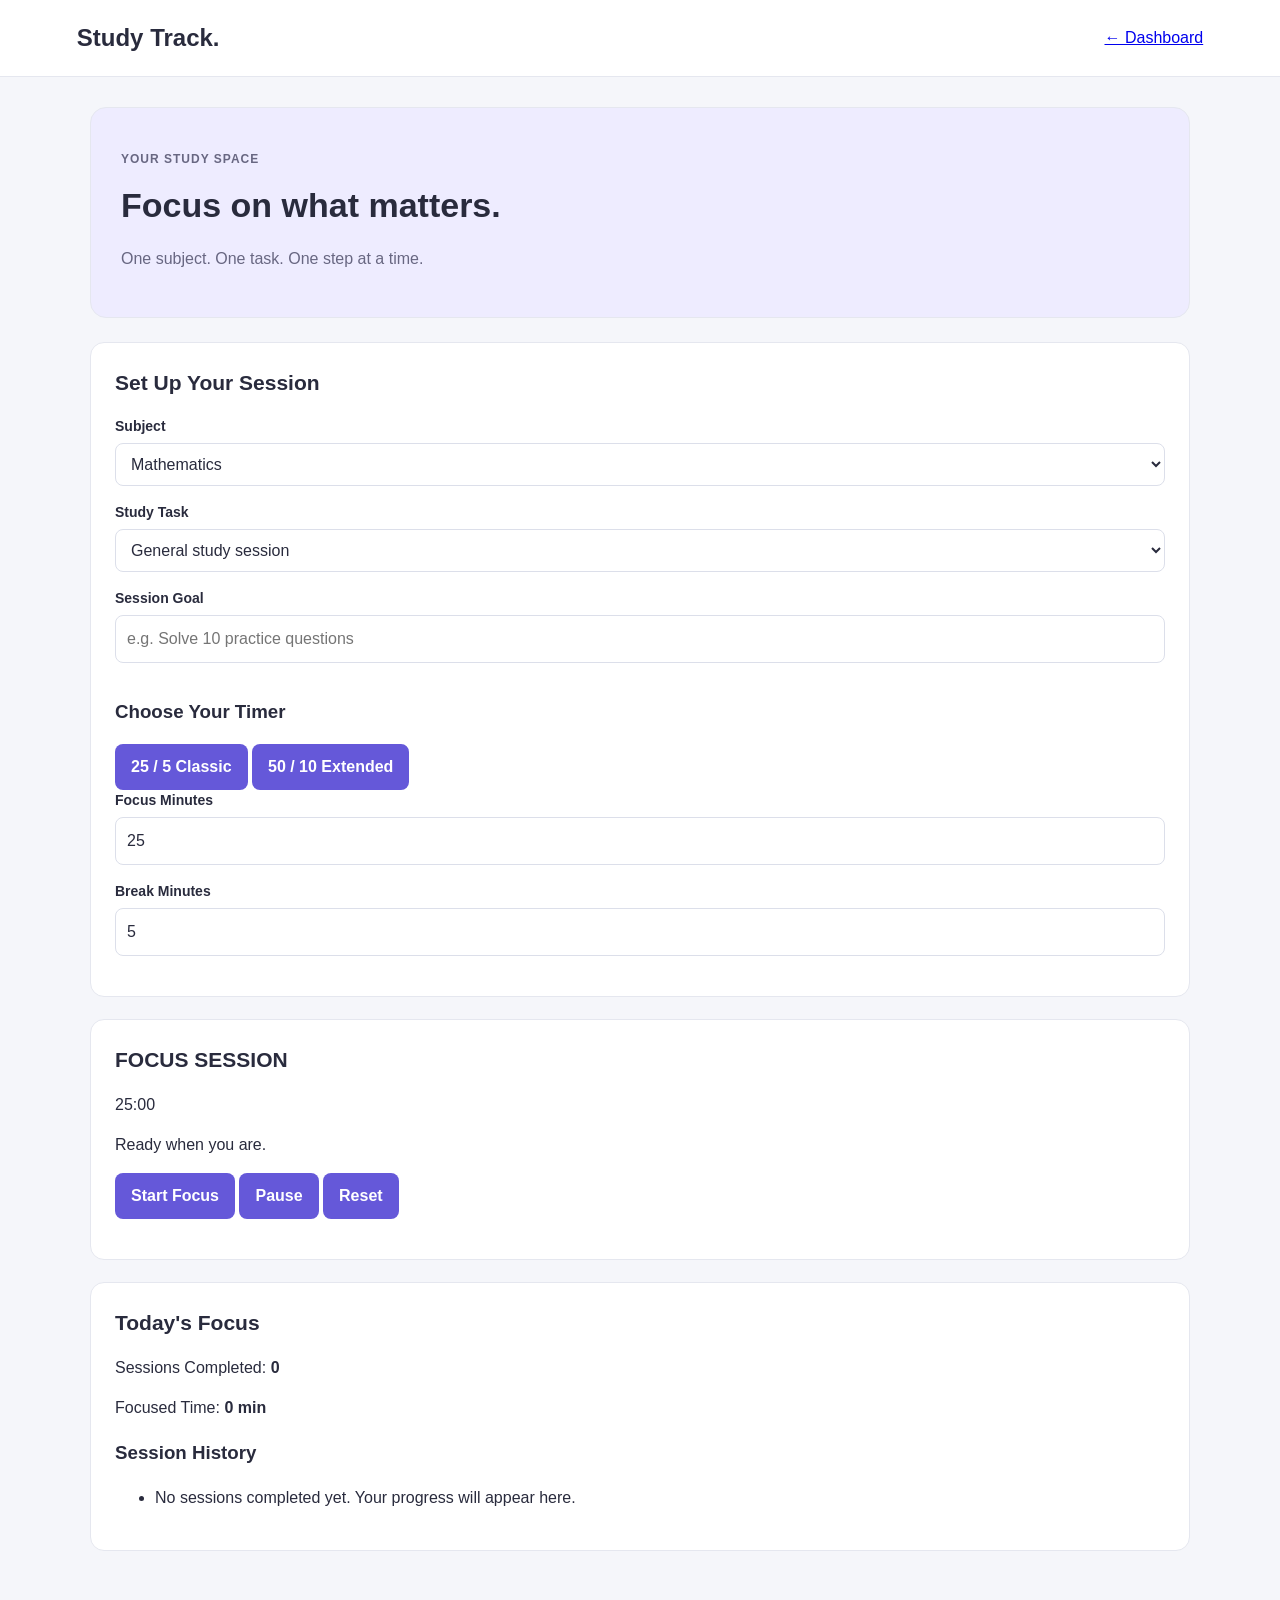
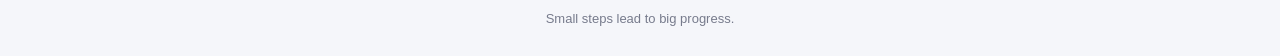
==== focus.html @ 75cf71f8 "Updates" ====
<!DOCTYPE html>
<html lang="en">
  <head>
    <meta charset="UTF-8" />
    <meta name="viewport" content="width=device-width, initial-scale=1.0" />

    <title>Focus Mode | Study Track</title>

    <link rel="stylesheet" href="style.css" />
    <script src="focus.js" defer></script>
  </head>

  <body>
    <header class="topbar">
      <a href="index.html" class="logo">Study <span>Track.</span></a>
      <a href="index.html" class="back-link">← Dashboard</a>
    </header>

    <main class="container">
      <section class="welcome">
        <div>
          <p class="eyebrow">YOUR STUDY SPACE</p>
          <h1>Focus on what matters.</h1>
          <p>One subject. One task. One step at a time.</p>
        </div>
      </section>

      <section id="focus-setup">
        <h2>Set Up Your Session</h2>

        <label for="subject">Subject</label>
        <select id="subject">
          <option value="Mathematics">Mathematics</option>
          <option value="Physics">Physics</option>
          <option value="Computer Science">Computer Science</option>
          <option value="English">English</option>
          <option value="Chemistry">Chemistry</option>
          <option value="Other">Other</option>
        </select>

        <label for="study-task">Study Task</label>
        <select id="study-task">
          <option value="">General study session</option>
        </select>

        <label for="study-goal">Session Goal</label>
        <input
          type="text"
          id="study-goal"
          placeholder="e.g. Solve 10 practice questions"
        />

        <h3>Choose Your Timer</h3>

        <div class="timer-options">
          <button
            type="button"
            class="duration-option active"
            data-focus="25"
            data-break="5"
          >
            25 / 5
            <span>Classic</span>
          </button>

          <button
            type="button"
            class="duration-option"
            data-focus="50"
            data-break="10"
          >
            50 / 10
            <span>Extended</span>
          </button>
        </div>

        <div class="custom-duration">
          <label for="custom-focus">Focus Minutes</label>
          <input type="number" id="custom-focus" min="1" max="180" value="25" />

          <label for="custom-break">Break Minutes</label>
          <input type="number" id="custom-break" min="1" max="60" value="5" />
        </div>
      </section>

      <section id="focus-timer">
        <h2 id="timer-mode">FOCUS SESSION</h2>

        <div id="timer" role="timer" aria-live="off">25:00</div>

        <p id="timer-message">Ready when you are.</p>

        <div class="timer-controls">
          <button type="button" id="start-button">Start Focus</button>
          <button type="button" id="pause-button" disabled>Pause</button>
          <button type="button" id="reset-button">Reset</button>
        </div>

        <p id="session-message" role="status" aria-live="polite"></p>
      </section>

      <section id="session-summary">
        <h2>Today's Focus</h2>

        <div class="stats">
          <p>
            Sessions Completed:
            <strong id="sessions-count">0</strong>
          </p>

          <p>
            Focused Time:
            <strong id="focused-time">0 min</strong>
          </p>
        </div>

        <h3>Session History</h3>

        <ul id="session-history">
          <li>No sessions completed yet. Your progress will appear here.</li>
        </ul>
      </section>
    </main>

    <footer>
      <p>Small steps lead to big progress.</p>
    </footer>
  </body>
</html>
---- style.css ----
* {
  box-sizing: border-box;
}

body {
  margin: 0;
  font-family: Arial, sans-serif;
  background: #f5f6fa;
  color: #292b3d;
  line-height: 1.5;
}
.topbar {
  background: white;
  padding: 20px 6%;
  border-bottom: 1px solid #e5e7ef;
  display: flex;
  justify-content: space-between;
  align-items: center;
  gap: 15px;
}
.logo {
  font-size: 24px;
  font-weight: bold;
  text-decoration: none;
  color: #292b3d;
}
.logo {
  font-size: 24px;
  font-weight: bold;
  text-decoration: none;
  color: #292b3d;
}
.logo {
  font-size: 24px;
  font-weight: bold;
  text-decoration: none;
  color: #292b3d;
}
.topbar p {
  color: #777b8c;
  margin: 0;
}
.container {
  width: 92%;
  max-width: 1100px;
  margin: 30px auto;
}
.welcome {
  background: #eeecff;
  padding: 30px;
  border-radius: 16px;
  margin-bottom: 24px;
}
.eyebrow {
  color: #6558d9;
  font-size: 12px;
  font-weight: bold;
  text-transform: uppercase;
  letter-spacing: 1px;
}

.welcome h1 {
  font-size: 34px;
  margin: 8px 0;
}

.welcome p {
  color: #686782;
}

section {
  background: white;
  padding: 24px;
  border: 1px solid #e5e7ef;
  border-radius: 14px;
  margin-bottom: 22px;
}

h2 {
  margin-top: 0;
  font-size: 21px;
}

#dashboard p {
  color: #777b8c;
}

.progress-track {
  height: 9px;
  background: #e9e8f4;
  border-radius: 10px;
  overflow: hidden;
}

#progress-bar {
  width: 0%;
  height: 100%;
  background: #6558d9;
  transition: width 0.2s;
}

.workspace {
  display: grid;
  grid-template-columns: 0.85fr 1.4fr;
  gap: 22px;
  align-items: start;
}

label {
  display: block;
  font-size: 14px;
  font-weight: bold;
  margin-bottom: 6px;
}

input,
select {
  width: 100%;
  padding: 11px;
  margin-bottom: 16px;
  border: 1px solid #dcdfea;
  border-radius: 8px;
  background: white;
  color: #292b3d;
  font: inherit;
}

input:focus,
select:focus {
  outline: 2px solid #c5bfff;
  border-color: #6558d9;
}

button {
  padding: 11px 16px;
  border: none;
  border-radius: 8px;
  background: #6558d9;
  color: white;
  font: inherit;
  font-weight: bold;
  cursor: pointer;
}

button:hover {
  background: #5043bf;
}

button:focus-visible {
  outline: 2px solid #5043bf;
  outline-offset: 3px;
}

.filters {
  display: grid;
  grid-template-columns: 1fr 1fr;
  gap: 12px;
}

#task-list {
  list-style: none;
  padding: 0;
  margin: 0;
}

#task-list li {
  padding: 14px;
  margin-bottom: 12px;
  border: 1px solid #e5e7ef;
  border-radius: 10px;
  overflow-wrap: anywhere;
}

.task-top {
  display: flex;
  align-items: flex-start;
  gap: 10px;
}

.task-check {
  width: auto;
  margin: 4px 0 0;
  accent-color: #6558d9;
}

.task-content {
  flex: 1;
  min-width: 0;
}

.task-title {
  font-weight: bold;
}

.task-completed .task-title {
  text-decoration: line-through;
  color: #888;
}

.task-details {
  display: flex;
  flex-wrap: wrap;
  gap: 6px;
  margin-top: 8px;
}

.task-tag {
  padding: 3px 8px;
  border-radius: 5px;
  background: #f0f0f6;
  color: #55596b;
  font-size: 12px;
}

.priority-High,
.overdue {
  color: #b42318;
  background: #ffebe9;
}

.priority-Medium {
  color: #97600b;
  background: #fff3d8;
}

.priority-Low {
  color: #22734e;
  background: #e4f7eb;
}

.task-actions {
  display: flex;
  justify-content: flex-end;
  margin-top: 10px;
}

.delete-button {
  padding: 6px 10px;
  background: #fff0ef;
  color: #b42318;
  font-size: 13px;
}

.delete-button:hover {
  background: #ffddda;
}

.empty-state {
  text-align: center;
  color: #777b8c;
  padding: 20px;
}

footer {
  text-align: center;
  padding: 15px;
  color: #777b8c;
  font-size: 13px;
}

@media (max-width: 750px) {
  .workspace {
    grid-template-columns: 1fr;
  }

  #dashboard {
    display: block;
  }

  .topbar {
    flex-wrap: wrap;
  }
}

@media (max-width: 450px) {
  .container {
    width: 94%;
    margin-top: 18px;
  }

  .welcome {
    padding: 20px;
  }

  .welcome h1 {
    font-size: 28px;
  }

  section {
    padding: 17px;
  }

  .filters {
    grid-template-columns: 1fr;
    gap: 0;
  }
}
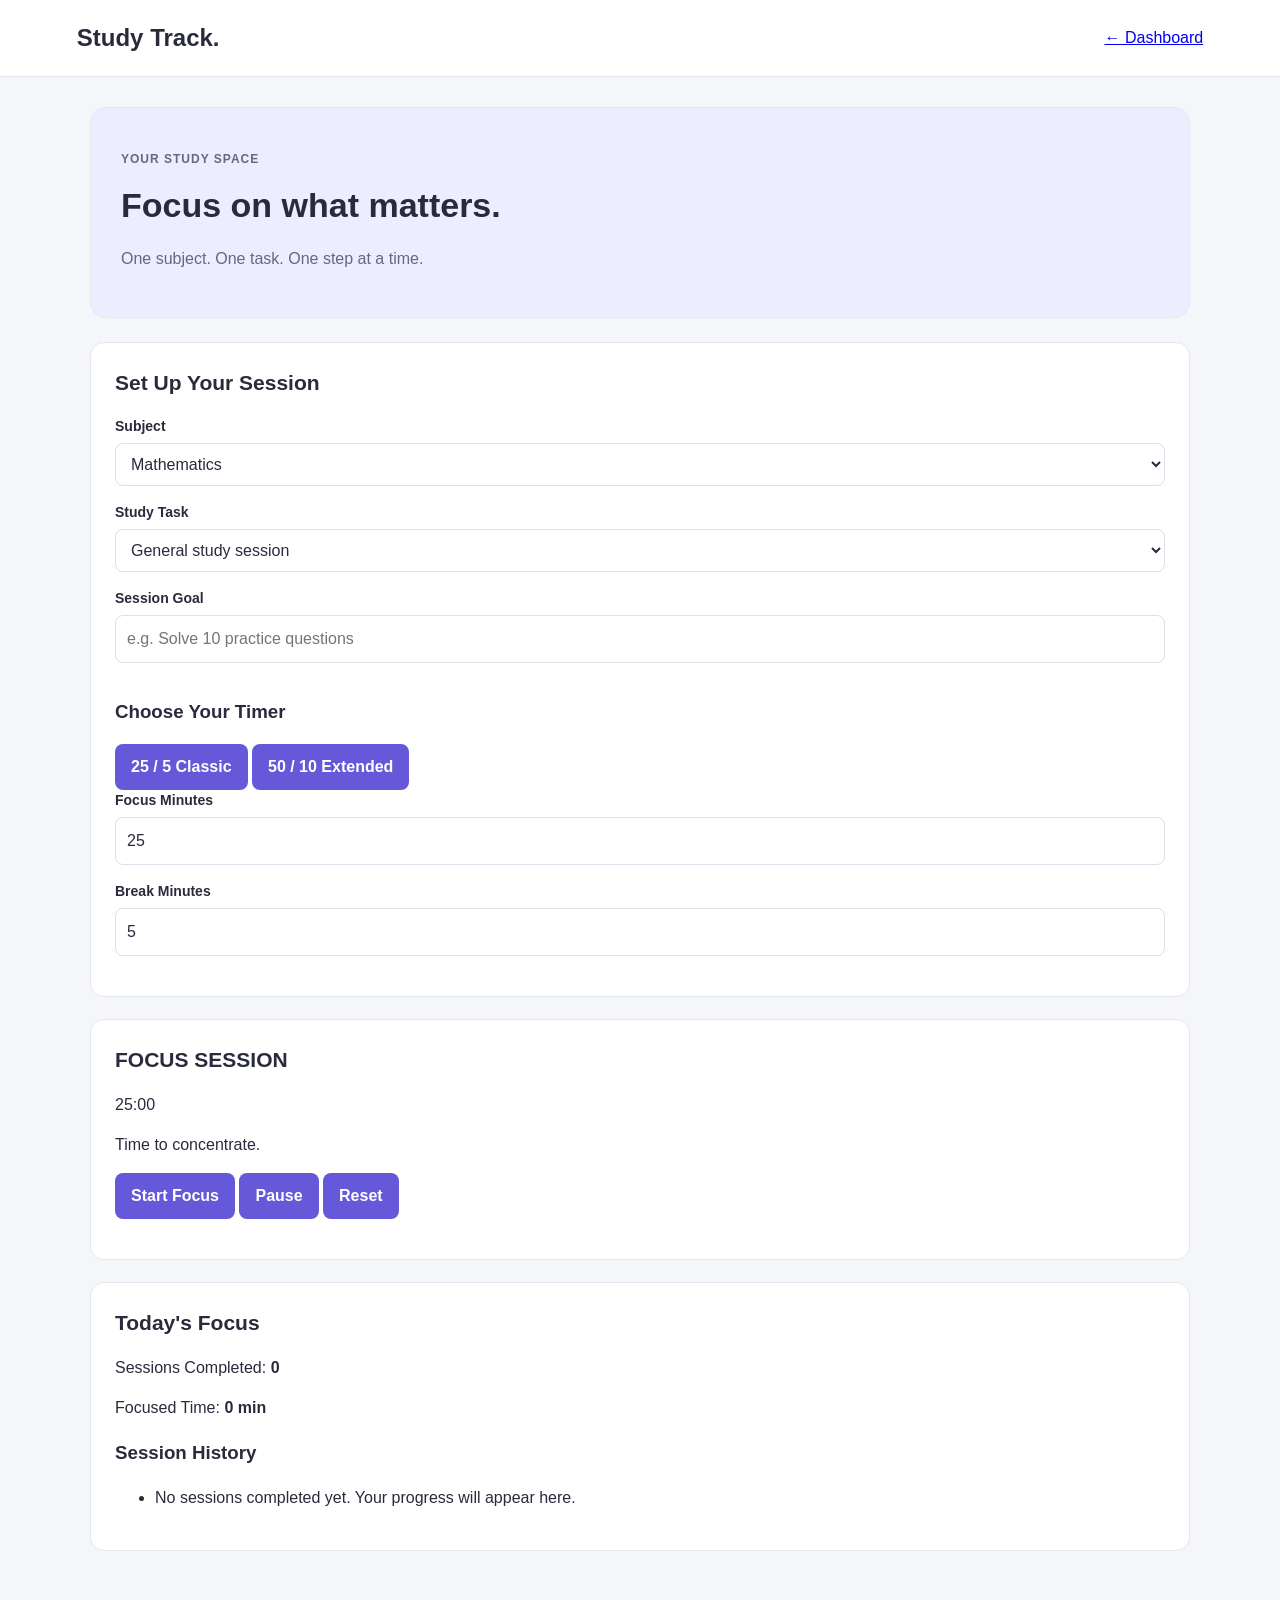
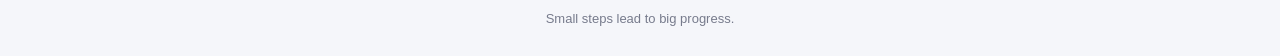
==== commit 2b9277ec: "links adjustement" ====
--- a/focus.html
+++ b/focus.html
@@ -12,8 +12,8 @@
 
   <body>
     <header class="topbar">
-      <a href="index.html" class="logo">Study <span>Track.</span></a>
-      <a href="index.html" class="back-link">← Dashboard</a>
+      <a href="Home.html" class="logo">Study <span>Track.</span></a>
+      <a href="Home.html" class="back-link">← Dashboard</a>
     </header>
 
     <main class="container">
